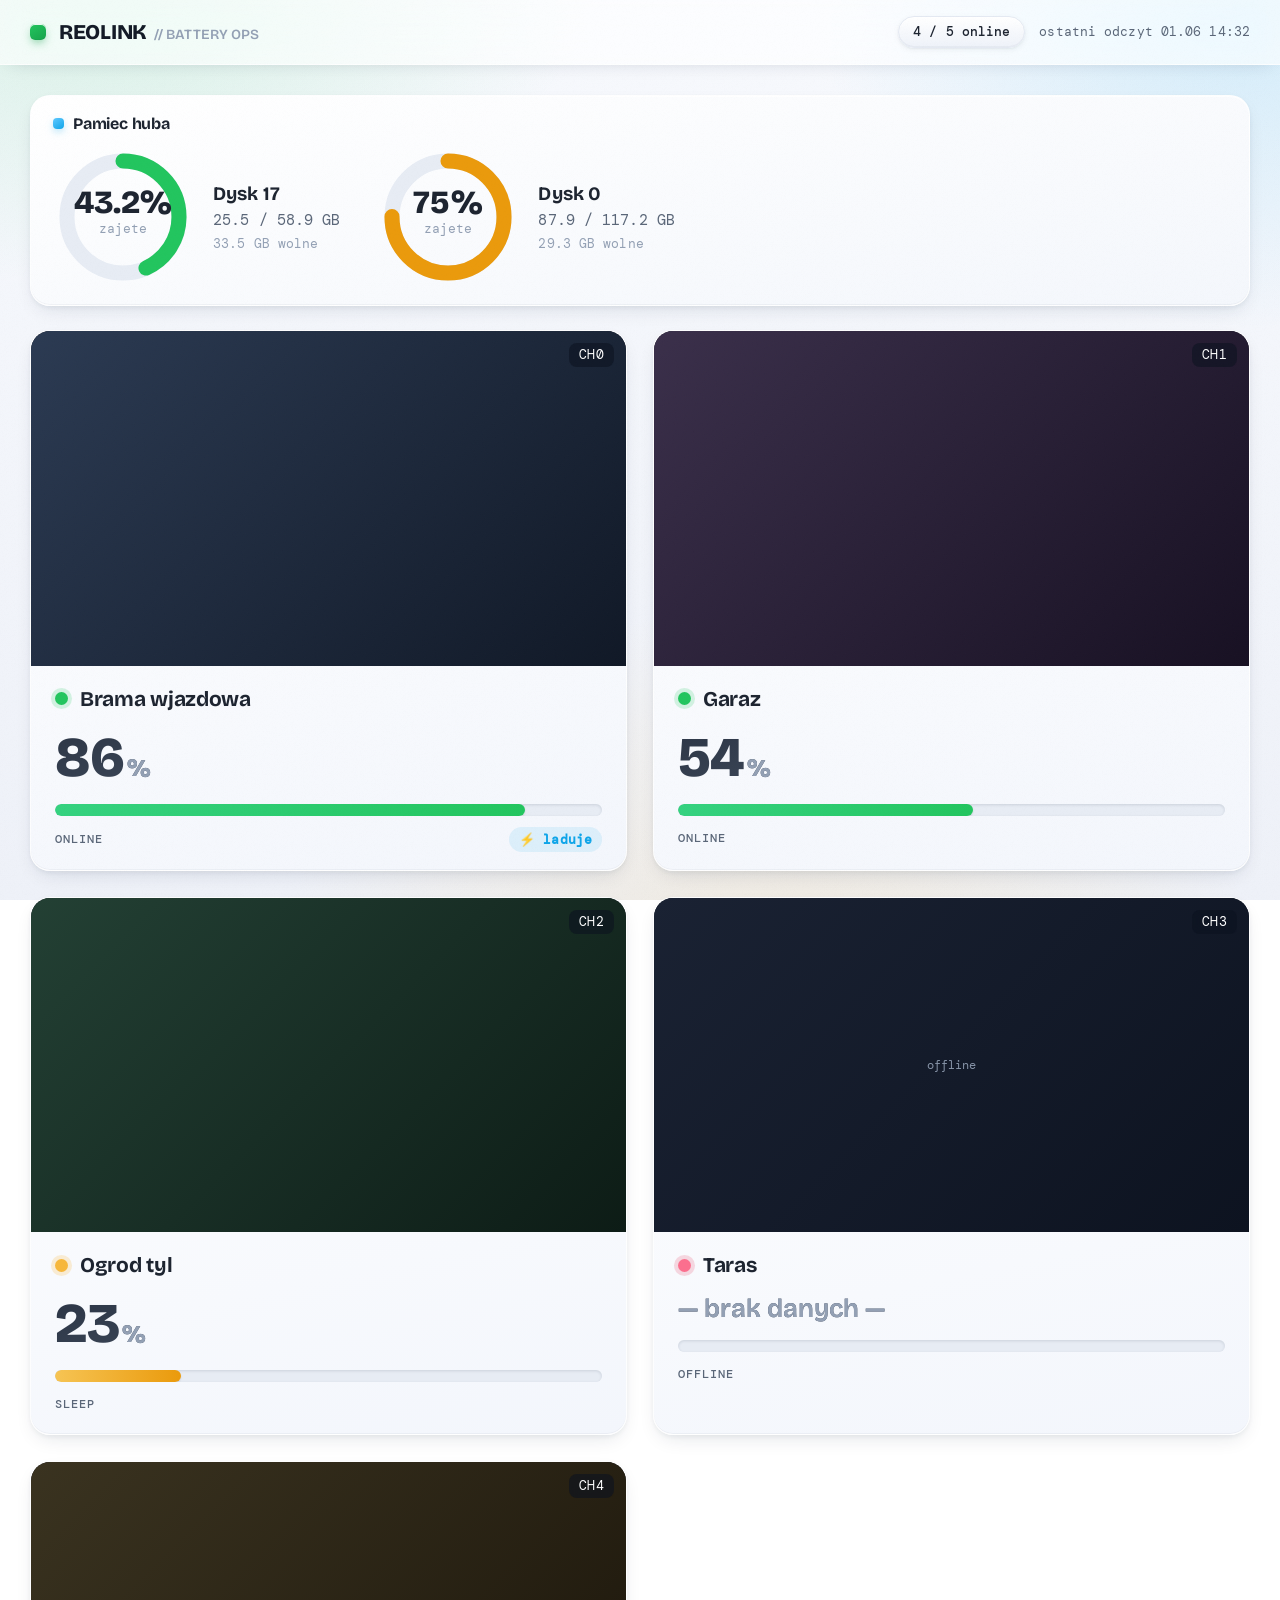
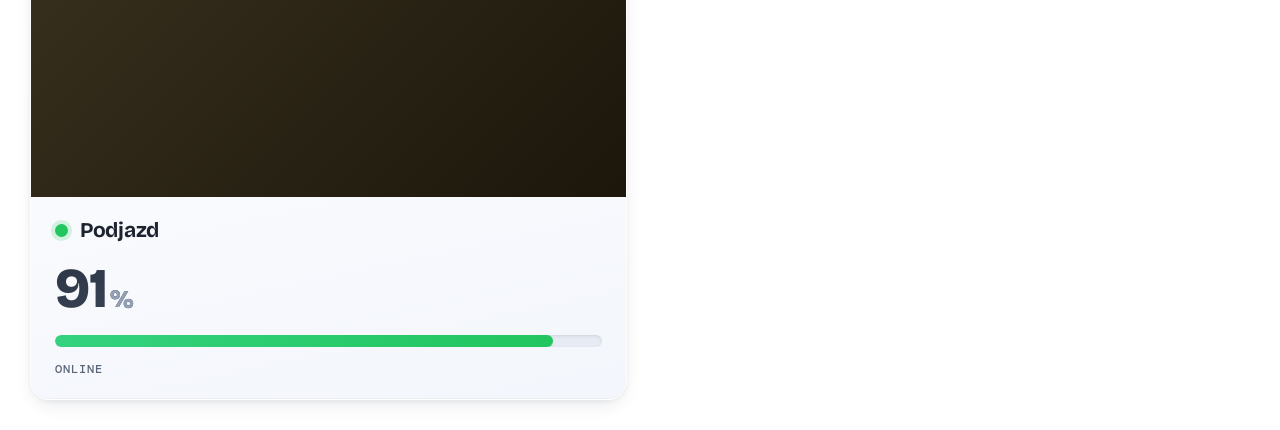
==== docs/index.html @ 58787941 "added docs" ====
<!DOCTYPE html>
<html lang="pl"><head><meta charset="UTF-8">
<meta name="viewport" content="width=device-width, initial-scale=1.0">
<title>Reolink · podglad wygladu</title>
<link rel="preconnect" href="https://fonts.googleapis.com"><link rel="preconnect" href="https://fonts.gstatic.com" crossorigin>
<link href="https://fonts.googleapis.com/css2?family=Bricolage+Grotesque:opsz,wght@12..96,500;12..96,600;12..96,700;12..96,800&family=DM+Mono:wght@400;500&family=DM+Sans:opsz,wght@9..40,400;9..40,500;9..40,600;9..40,700&display=swap" rel="stylesheet">
<style>
:root {
  /* light, dimensional palette */
  --bg-0:      #eef1f8;
  --bg-1:      #f7f9fd;
  --card:      #ffffff;
  --card-top:  #ffffff;
  --card-bot:  #f3f6fc;
  --line:      #e4e9f2;
  --line-soft: #eef2f8;
  --text:      #1d2430;
  --text-mid:  #5a6678;
  --text-dim:  #93a0b4;

  --online:    #16a34a;
  --online-2:  #22c55e;
  --sleep:     #ea9a0c;
  --sleep-2:   #f6b73c;
  --offline:   #e11d48;
  --offline-2: #fb6f8e;
  --charge:    #0ea5e9;

  --accent:    #16a34a;

  /* layered soft shadows = depth, not flat */
  --sh-sm: 0 1px 2px rgba(20,32,56,.06), 0 2px 6px rgba(20,32,56,.05);
  --sh-md: 0 2px 4px rgba(20,32,56,.05), 0 8px 20px -6px rgba(20,32,56,.12);
  --sh-lg: 0 10px 24px -8px rgba(20,32,56,.18), 0 30px 60px -24px rgba(20,32,56,.22);
  --inset: inset 0 1px 0 rgba(255,255,255,.9), inset 0 -1px 0 rgba(20,32,56,.04);

  --disp: "Bricolage Grotesque", sans-serif;
  --mono: "DM Mono", monospace;
  --sans: "DM Sans", sans-serif;
}

* { box-sizing: border-box; margin: 0; padding: 0; }

body {
  color: var(--text);
  font-family: var(--sans);
  min-height: 100vh;
  letter-spacing: .1px;
  background:
    radial-gradient(900px 600px at 8% -5%,  rgba(34,197,94,.16),  transparent 55%),
    radial-gradient(800px 600px at 98% 0%,  rgba(14,165,233,.16), transparent 55%),
    radial-gradient(900px 700px at 60% 110%, rgba(246,183,60,.14), transparent 55%),
    linear-gradient(180deg, var(--bg-1), var(--bg-0));
  background-attachment: fixed;
}

/* very subtle grain for texture (depth, not flat) */
.scanlines {
  position: fixed; inset: 0; pointer-events: none; z-index: 999; opacity: .5;
  background-image: url("data:image/svg+xml,%3Csvg xmlns='http://www.w3.org/2000/svg' width='120' height='120'%3E%3Cfilter id='n'%3E%3CfeTurbulence type='fractalNoise' baseFrequency='.9' numOctaves='2'/%3E%3C/filter%3E%3Crect width='100%25' height='100%25' filter='url(%23n)' opacity='.035'/%3E%3C/svg%3E");
}

/* ---------- topbar (frosted glass) ---------- */
.topbar {
  position: sticky; top: 0; z-index: 50;
  display: flex; justify-content: space-between; align-items: center;
  padding: 16px 30px;
  background: rgba(255,255,255,.66);
  backdrop-filter: blur(16px) saturate(140%);
  -webkit-backdrop-filter: blur(16px) saturate(140%);
  border-bottom: 1px solid rgba(255,255,255,.7);
  box-shadow: 0 4px 20px -10px rgba(20,32,56,.25);
}
.brand { display: flex; align-items: center; gap: 13px; }
.logo-dot {
  width: 16px; height: 16px; border-radius: 5px;
  background: linear-gradient(145deg, var(--online-2), var(--online));
  box-shadow: 0 4px 10px -2px rgba(22,163,74,.55), var(--inset);
  animation: pulse 2.6s ease-in-out infinite;
}
@keyframes pulse { 50% { transform: scale(.86); opacity: .8; } }
.topbar h1 {
  font-family: var(--disp); font-weight: 800; font-size: 21px;
  letter-spacing: -.3px; color: #131a26;
}
.topbar h1 .thin { color: var(--text-dim); font-weight: 600; margin-left: 7px; font-size: 14px; letter-spacing: 0; }
.meta { display: flex; align-items: center; gap: 14px; font-family: var(--mono); font-size: 12.5px; }
.pill {
  padding: 7px 14px; border-radius: 999px; color: var(--text);
  background: linear-gradient(180deg, #fff, #eef2f9);
  border: 1px solid var(--line);
  box-shadow: var(--sh-sm), var(--inset);
  font-weight: 500;
}
.updated { color: var(--text-mid); }

/* ---------- grid / matrix ---------- */
main { padding: 30px; }
.grid {
  display: grid;
  grid-template-columns: repeat(auto-fill, minmax(480px, 1fr));
  gap: 26px;
  max-width: 1340px; margin: 0 auto;
}
.empty { text-align: center; color: var(--text-dim); margin-top: 70px; font-family: var(--mono); }

.tile {
  position: relative; overflow: hidden;
  border-radius: 20px;
  background: linear-gradient(168deg, var(--card-top), var(--card-bot));
  border: 1px solid rgba(255,255,255,.8);
  box-shadow: var(--sh-md), var(--inset);
  cursor: pointer;
  transition: transform .18s cubic-bezier(.2,.7,.3,1), box-shadow .18s ease;
}
.tile:hover { transform: translateY(-5px) scale(1.012); box-shadow: var(--sh-lg), var(--inset); }

.thumb {
  position: relative; aspect-ratio: 16/9; background: #0d1320; overflow: hidden;
}
.thumb img { width: 100%; height: 100%; object-fit: cover; opacity: 0; transition: opacity .35s ease; }
.thumb img.ok { opacity: 1; }
.thumb-fallback {
  position: absolute; inset: 0; display: flex; align-items: center; justify-content: center;
  color: #8794a8; font-family: var(--mono); font-size: 11.5px;
  background: linear-gradient(135deg,#1a2233,#0d1320);
}
.thumb img.ok + .thumb-fallback { display: none; }
.thumb.noimg .thumb-fallback { display: flex; }
.ch-chip {
  position: absolute; top: 12px; right: 12px; z-index: 2;
  font-family: var(--mono); font-size: 12.5px; color: #fff;
  background: rgba(13,19,32,.6); backdrop-filter: blur(4px);
  padding: 4px 10px; border-radius: 8px; letter-spacing: .5px;
}
.tile-body { padding: 20px 24px 22px; position: relative; }
.tile-head { display: flex; align-items: center; gap: 12px; margin-bottom: 18px; position: relative; }
.dot { width: 13px; height: 13px; border-radius: 50%; flex: none; position: relative; }
.dot::after { content:""; position:absolute; inset:-4px; border-radius:50%; opacity:.35; }
.dot.online  { background: var(--online-2);  box-shadow: 0 0 0 4px rgba(34,197,94,.18); }
.dot.sleep   { background: var(--sleep-2);   box-shadow: 0 0 0 4px rgba(246,183,60,.22); }
.dot.offline { background: var(--offline-2); box-shadow: 0 0 0 4px rgba(225,29,72,.16); }
.tile-name { font-family: var(--disp); font-weight: 700; font-size: 21px; letter-spacing: -.3px; }

.batt-big {
  font-family: var(--disp); font-size: 56px; font-weight: 800; line-height: 1;
  letter-spacing: -1.5px;
  background: linear-gradient(160deg, #2b3545, #586375);
  -webkit-background-clip: text; background-clip: text; color: transparent;
}
.batt-big .unit { font-size: 24px; color: var(--text-dim); margin-left: 4px; -webkit-text-fill-color: var(--text-dim); }
.batt-big.na { font-size: 26px; font-weight: 600; -webkit-text-fill-color: var(--text-dim); color: var(--text-dim); letter-spacing: 0; }

.bar {
  height: 12px; border-radius: 7px; margin: 18px 0 14px; overflow: hidden;
  background: #e7ecf4; box-shadow: inset 0 1px 3px rgba(20,32,56,.12);
}
.bar > span { display: block; height: 100%; border-radius: 6px; transition: width .5s cubic-bezier(.2,.7,.3,1); box-shadow: 0 1px 2px rgba(0,0,0,.12); }
.bar > span.hi  { background: linear-gradient(90deg, #34d27f, var(--online-2)); }
.bar > span.mid { background: linear-gradient(90deg, #f6c454, var(--sleep)); }
.bar > span.lo  { background: linear-gradient(90deg, #fb7d97, var(--offline)); }

.tile-foot { display: flex; justify-content: space-between; align-items: center; font-family: var(--mono); font-size: 14px; color: var(--text-mid); }
.state-mini { text-transform: uppercase; letter-spacing: 1px; font-size: 12px; font-weight: 500; }
.charging {
  color: var(--charge); font-weight: 600; font-size: 13px;
  background: rgba(14,165,233,.1); padding: 4px 10px; border-radius: 999px;
}

/* ---------- modal ---------- */
.modal {
  position: fixed; inset: 0; z-index: 500;
  background: rgba(120,134,160,.32); backdrop-filter: blur(6px);
  display: flex; align-items: center; justify-content: center; padding: 24px;
  animation: fade .2s ease;
}
@keyframes fade { from { opacity: 0; } }
.modal.hidden { display: none; }
.modal-card {
  width: min(980px, 96vw); max-height: 92vh; overflow: auto;
  background: linear-gradient(180deg, #ffffff, #f6f8fd);
  border: 1px solid rgba(255,255,255,.9);
  border-radius: 24px;
  padding: 26px 28px; position: relative;
  box-shadow: var(--sh-lg);
  animation: rise .25s cubic-bezier(.2,.7,.3,1);
}
@keyframes rise { from { transform: translateY(14px) scale(.985); opacity: 0; } }
.close {
  position: absolute; top: 18px; right: 18px;
  background: linear-gradient(180deg,#fff,#eef2f9); border: 1px solid var(--line);
  color: var(--text-mid); width: 36px; height: 36px; border-radius: 11px; cursor: pointer;
  font-size: 14px; box-shadow: var(--sh-sm), var(--inset); transition: .15s;
}
.close:hover { color: var(--offline); border-color: var(--offline-2); transform: rotate(90deg); }
.modal-head { display: flex; align-items: center; gap: 14px; margin-bottom: 22px; }
.modal-head h2 { font-family: var(--disp); font-size: 25px; font-weight: 800; letter-spacing: -.5px; }
.state-tag {
  font-family: var(--mono); font-size: 11.5px; padding: 5px 11px; border-radius: 999px;
  text-transform: uppercase; letter-spacing: 1px; font-weight: 500;
  border: 1px solid transparent;
}
.state-tag.online  { background: rgba(34,197,94,.12);  color: var(--online);  border-color: rgba(34,197,94,.3); }
.state-tag.sleep   { background: rgba(246,183,60,.16); color: #b9790a;        border-color: rgba(246,183,60,.4); }
.state-tag.offline { background: rgba(225,29,72,.1);   color: var(--offline); border-color: rgba(225,29,72,.28); }

.modal-body { display: grid; grid-template-columns: 330px 1fr; gap: 26px; }
@media (max-width: 720px){ .modal-body { grid-template-columns: 1fr; } }

.snap-wrap {
  position: relative; aspect-ratio: 16/9; border-radius: 16px; overflow: hidden;
  background: #0c1118; margin-bottom: 18px;
  box-shadow: var(--sh-md), inset 0 0 0 1px rgba(255,255,255,.5);
}
.snap-wrap video { width: 100%; height: 100%; object-fit: cover; display: none; background: #000; }
.live-badge {
  position: absolute; top: 10px; left: 10px; display: none; align-items: center; gap: 5px;
  font-family: var(--mono); font-size: 10.5px; letter-spacing: 1px; color: #fff;
  background: rgba(225,29,72,.85); padding: 4px 9px; border-radius: 999px;
}
.snap-fallback {
  position: absolute; inset: 0; display: flex; align-items: center; justify-content: center;
  color: #9aa6ba; font-family: var(--mono); font-size: 12px;
  background: linear-gradient(135deg,#1a2130,#0c1118);
}

.stats { display: grid; grid-template-columns: 1fr 1fr; gap: 12px; }
.stat {
  background: linear-gradient(170deg,#fff,#f1f5fb);
  border: 1px solid var(--line-soft);
  border-radius: 14px; padding: 12px 13px;
  box-shadow: var(--sh-sm), var(--inset);
}
.stat label { display: block; font-size: 10.5px; color: var(--text-dim); text-transform: uppercase; letter-spacing: 1px; margin-bottom: 5px; font-family: var(--mono); }
.stat b { font-family: var(--disp); font-size: 18px; font-weight: 700; letter-spacing: -.3px; }
.mono-sm { font-family: var(--mono) !important; font-size: 12.5px !important; font-weight: 500 !important; word-break: break-all; letter-spacing: 0; }

.chart-head { display: flex; justify-content: space-between; align-items: center; margin-bottom: 12px; font-family: var(--disp); font-weight: 700; letter-spacing: -.2px; font-size: 16px; }
.range-buttons { display: flex; gap: 6px; }
.range-buttons button {
  font-family: var(--mono); font-size: 12px;
  background: linear-gradient(180deg,#fff,#eef2f9); border: 1px solid var(--line);
  color: var(--text-mid); padding: 6px 11px; border-radius: 9px; cursor: pointer;
  box-shadow: var(--sh-sm); transition: .15s;
}
.range-buttons button:hover { color: var(--text); }
.range-buttons button.active {
  color: #fff; border-color: transparent; font-weight: 500;
  background: linear-gradient(160deg, var(--online-2), var(--online));
  box-shadow: 0 4px 12px -3px rgba(22,163,74,.5);
}
.chart-wrap {
  height: 330px; padding: 16px 12px 6px; border-radius: 16px;
  background: linear-gradient(170deg,#fff,#f4f7fc);
  border: 1px solid var(--line-soft); box-shadow: var(--sh-sm), var(--inset);
}
.chart-note { font-family: var(--mono); font-size: 11px; color: var(--text-dim); margin-top: 12px; }

/* ---------- storage / disks ---------- */
.storage {
  max-width: 1340px; margin: 0 auto 24px;
  background: linear-gradient(170deg,#fff,#f4f7fc);
  border: 1px solid rgba(255,255,255,.85);
  border-radius: 20px; padding: 18px 22px;
  box-shadow: var(--sh-md), var(--inset);
}
.storage.hidden { display: none; }
.storage-head {
  display: flex; align-items: center; gap: 9px;
  font-family: var(--disp); font-weight: 700; font-size: 16px; letter-spacing: -.2px;
  margin-bottom: 14px;
}
.dot-sq { width: 11px; height: 11px; border-radius: 4px; background: linear-gradient(145deg,#5ec8ff,var(--charge)); box-shadow: 0 3px 8px -2px rgba(14,165,233,.6); }
.disks { display: flex; flex-wrap: wrap; gap: 38px; }
.disk { display: flex; align-items: center; gap: 20px; }
.donut { width: 140px; height: 140px; flex: none; }
.donut-pct { font-family: var(--disp); font-weight: 800; font-size: 30px; fill: var(--text); }
.donut-sub { font-family: var(--mono); font-size: 12px; fill: var(--text-dim); }
.disk-info { display: flex; flex-direction: column; gap: 5px; }
.disk-info b { font-family: var(--disp); font-weight: 700; font-size: 19px; }
.disk-info span { font-family: var(--mono); font-size: 15px; color: var(--text-mid); }
.disk-info .disk-free { color: var(--text-dim); font-size: 13px; }

/* ---------- powiekszanie podgladu wideo ---------- */
.expand-btn {
  position: absolute; top: 10px; right: 10px; z-index: 3;
  width: 36px; height: 36px; border-radius: 10px; cursor: pointer;
  display: flex; align-items: center; justify-content: center;
  font-size: 18px; line-height: 1; color: #fff;
  background: rgba(13,19,32,.55); border: 1px solid rgba(255,255,255,.25);
  backdrop-filter: blur(6px); transition: .15s;
}
.expand-btn:hover { background: rgba(13,19,32,.8); transform: scale(1.06); }
.snap-wrap:fullscreen,
.snap-wrap:-webkit-full-screen {
  aspect-ratio: auto; width: 100vw; height: 100vh; border-radius: 0; box-shadow: none;
}
.snap-wrap:fullscreen video,
.snap-wrap:-webkit-full-screen video { display: block !important; object-fit: contain; }
.snap-wrap:fullscreen .expand-btn { top: 18px; right: 18px; }

.ph0{background:linear-gradient(135deg,#2b3a52,#101826)}
.ph1{background:linear-gradient(135deg,#3a2f4a,#171022)}
.ph2{background:linear-gradient(135deg,#234034,#0d1c16)}
.ph4{background:linear-gradient(135deg,#3a3320,#1c160b)}
.phv{background:linear-gradient(135deg,#243b52,#0c1622)}
</style></head>
<body>
<div class="scanlines"></div>
<header class="topbar">
  <div class="brand"><span class="logo-dot"></span><h1>REOLINK<span class="thin">// BATTERY OPS</span></h1></div>
  <div class="meta"><span class="pill">4 / 5 online</span><span class="updated">ostatni odczyt 01.06 14:32</span></div>
</header>
<main>
  <section class="storage">
    <div class="storage-head"><span class="dot-sq"></span>Pamiec huba</div>
    <div class="disks" id="disks"></div>
  </section>
  <div class="grid" id="grid"></div>
</main>

<div id="modal" class="modal hidden"><div class="modal-card">
  <button class="close" onclick="document.getElementById('modal').classList.add('hidden')">&#10005;</button>
  <div class="modal-head"><h2>Brama wjazdowa</h2><span class="state-tag online">ONLINE</span></div>
  <div class="modal-body">
    <div class="left-col">
      <div class="snap-wrap"><div class="phv" style="position:absolute;inset:0"></div>
        <div class="snap-fallback" style="background:transparent;color:#cfe0f5">&#9654; podglad wideo na zywo (FLV)</div>
        <span class="live-badge" style="display:inline-flex">&#9679; LIVE</span>
        <button class="expand-btn" title="Powieksz (pelny ekran)">&#10530;</button></div>
      <div class="stats">
        <div class="stat"><label>Bateria</label><b>86 %</b></div>
        <div class="stat"><label>Ladowanie</label><b style="color:#0ea5e9">&#9889; ladowanie</b></div>
        <div class="stat"><label>Napiecie</label><b>4.05 V</b></div>
        <div class="stat"><label>Temperatura</label><b>24 &deg;C</b></div>
        <div class="stat"><label>Low power</label><b>nie</b></div>
        <div class="stat"><label>UID</label><b class="mono-sm">9527040012345678</b></div>
        <div class="stat"><label>Kanal</label><b>CH0</b></div>
      </div>
    </div>
    <div class="right-col">
      <div class="chart-head"><span>Bateria i ladowanie</span>
        <div class="range-buttons"><button>6h</button><button class="active">24h</button><button>72h</button><button>7d</button></div></div>
      <div class="chart-wrap"><svg viewBox="0 0 600 300" preserveAspectRatio="none" id="spark" style="width:100%;height:100%"></svg></div>
      <p class="chart-note">Niebieskie pasy = okresy, w ktorych bateria byla ladowana.</p>
    </div>
  </div>
</div></div>

<script>
const cams=[
 {n:"Brama wjazdowa",ch:0,st:"online",p:86,charge:true,img:1},
 {n:"Garaz",ch:1,st:"online",p:54,charge:false,img:1},
 {n:"Ogrod tyl",ch:2,st:"sleep",p:23,charge:false,img:1},
 {n:"Taras",ch:3,st:"offline",p:null,charge:false,img:0},
 {n:"Podjazd",ch:4,st:"online",p:91,charge:false,img:1},
];
const lbl={online:"ONLINE",sleep:"SLEEP",offline:"OFFLINE"};
const bc=p=>p==null?"lo":p>=50?"hi":p>=20?"mid":"lo";
const g=document.getElementById("grid");
for(const c of cams){
 const t=document.createElement("div");t.className="tile";
 t.onclick=()=>document.getElementById("modal").classList.remove("hidden");
 const thumb=c.img?`<div class="ph${c.ch}" style="position:absolute;inset:0"></div>`:`<div class="thumb-fallback">offline</div>`;
 t.innerHTML=`<div class="thumb">${thumb}<span class="ch-chip">CH${c.ch}</span></div>
   <div class="tile-body"><div class="tile-head"><span class="dot ${c.st}"></span><span class="tile-name">${c.n}</span></div>`+
   (c.p!=null?`<div class="batt-big">${c.p}<span class="unit">%</span></div><div class="bar"><span class="${bc(c.p)}" style="width:${c.p}%"></span></div>`
             :`<div class="batt-big na">— brak danych —</div><div class="bar"><span class="lo" style="width:0%"></span></div>`)+
   `<div class="tile-foot"><span class="state-mini">${lbl[c.st]}</span><span>${c.charge?'<span class="charging">&#9889; laduje</span>':''}</span></div></div>`;
 g.appendChild(t);
}
const disks=[{number:17,cap:60341,free:34279},{number:0,cap:120000,free:30000}];
function donut(pct){const R=52,C=2*Math.PI*R,off=C*(1-pct/100);
 const col=pct>=90?'#e11d48':pct>=70?'#ea9a0c':'#22c55e';
 return `<svg viewBox="0 0 130 130" class="donut"><circle cx="65" cy="65" r="${R}" fill="none" stroke="#e7ecf4" stroke-width="14"/>
 <circle cx="65" cy="65" r="${R}" fill="none" stroke="${col}" stroke-width="14" stroke-linecap="round" stroke-dasharray="${C.toFixed(1)}" stroke-dashoffset="${off.toFixed(1)}" transform="rotate(-90 65 65)"/>
 <text x="65" y="61" text-anchor="middle" class="donut-pct">${pct}%</text><text x="65" y="80" text-anchor="middle" class="donut-sub">zajete</text></svg>`;}
document.getElementById("disks").innerHTML=disks.map(d=>{const used=d.cap-d.free,pct=Math.round(used/d.cap*1000)/10;
 return `<div class="disk">${donut(pct)}<div class="disk-info"><b>Dysk ${d.number}</b><span>${(used/1024).toFixed(1)} / ${(d.cap/1024).toFixed(1)} GB</span><span class="disk-free">${(d.free/1024).toFixed(1)} GB wolne</span></div></div>`;}).join("");
const pts=[78,75,72,69,67,64,62,66,74,82,88,90,89,87,86],chg=[0,0,0,0,0,0,0,1,1,1,1,0,0,0,0];
const W=600,H=300,n=pts.length,sx=W/(n-1),y=v=>H-(v/100)*H;let bands="",path="",i=0;
while(i<n){if(chg[i]){let j=i;while(j<n&&chg[j])j++;bands+=`<rect x="${i*sx}" y="0" width="${(j-1-i)*sx||4}" height="${H}" fill="rgba(14,165,233,0.12)"/>`;i=j;}else i++;}
pts.forEach((v,k)=>path+=(k?"L":"M")+(k*sx).toFixed(1)+" "+y(v).toFixed(1)+" ");
document.getElementById("spark").innerHTML=bands+`<path d="${path}L ${W} ${H} L 0 ${H} Z" fill="rgba(34,197,94,0.12)"/><path d="${path}" fill="none" stroke="#16a34a" stroke-width="3" stroke-linejoin="round"/>`;
</script>
</body></html>
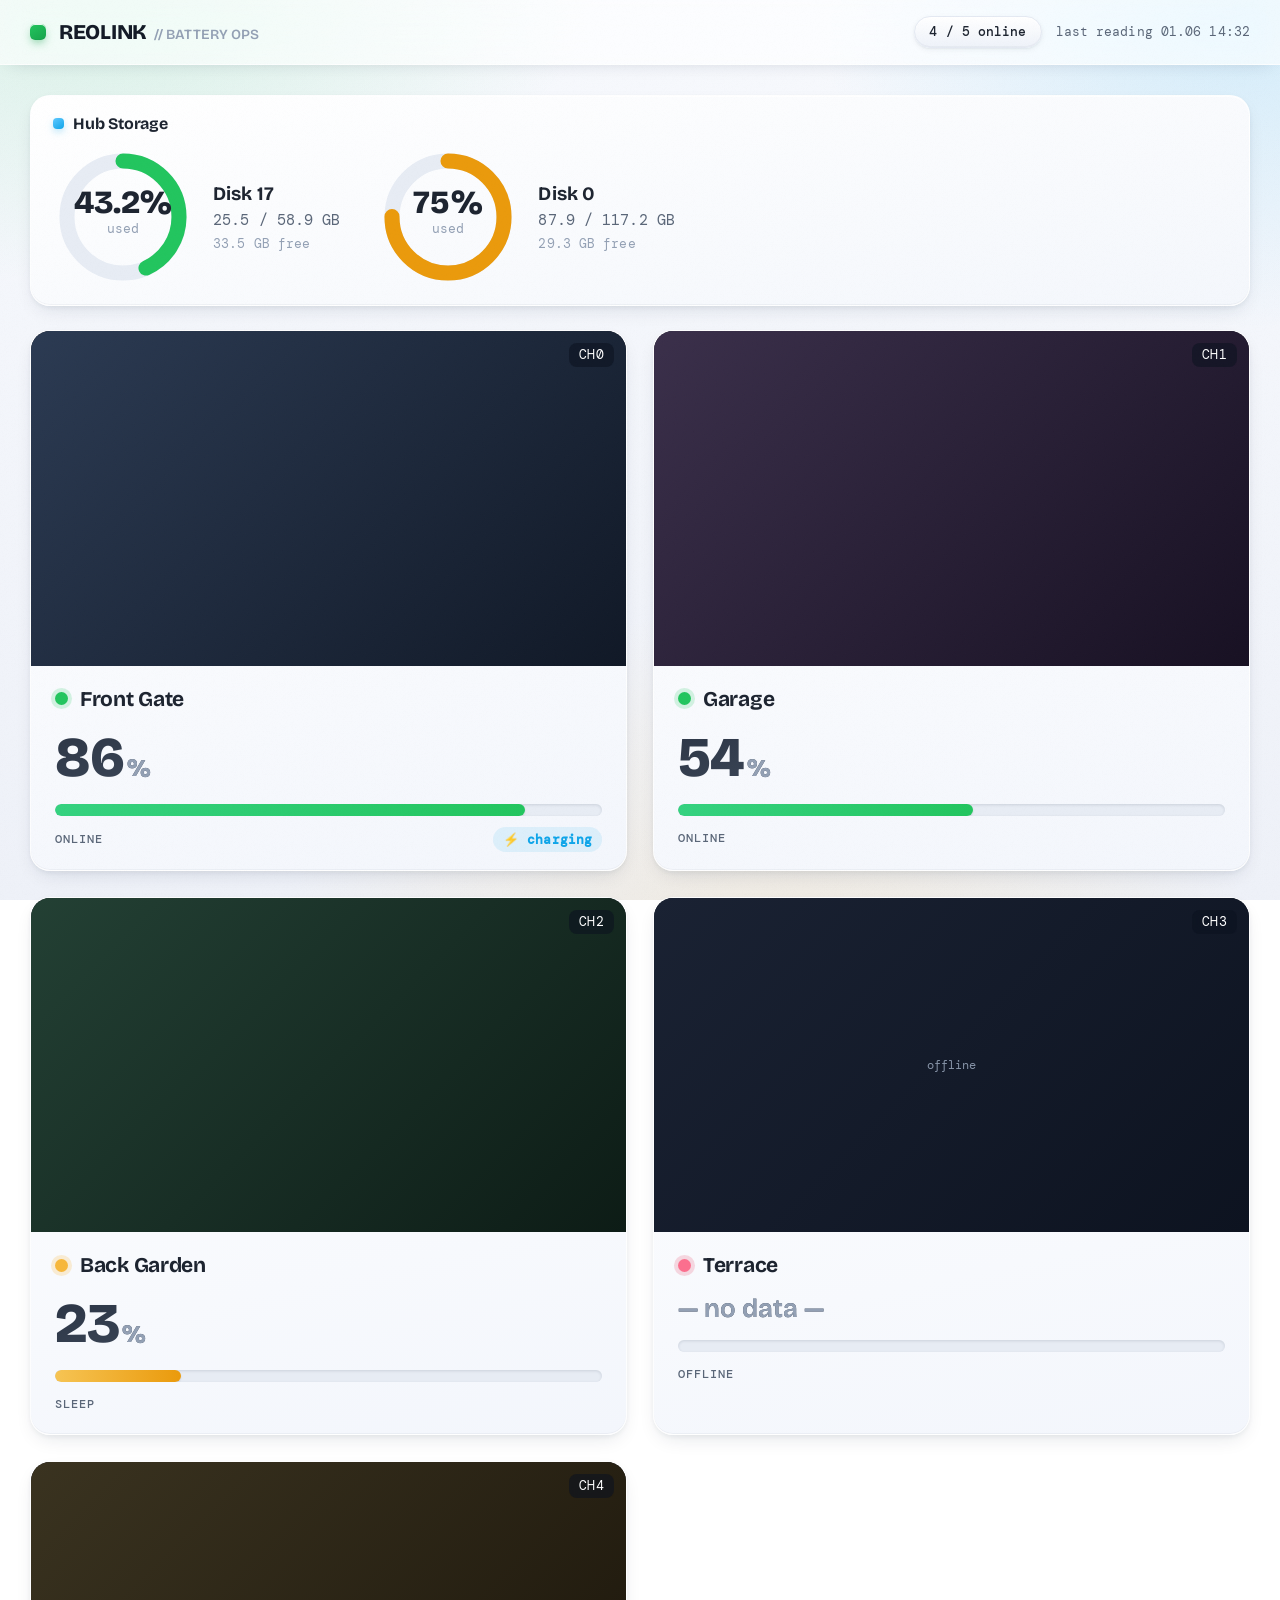
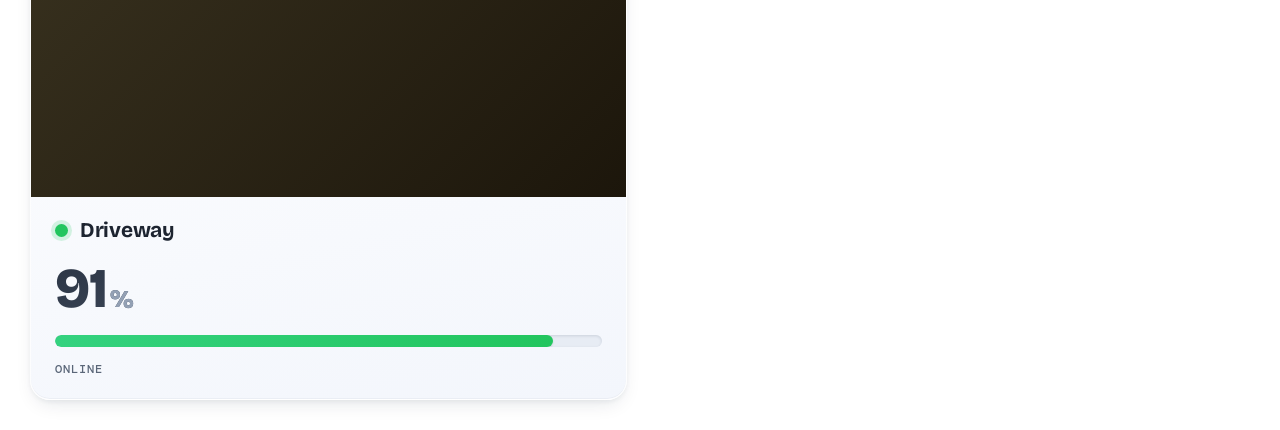
==== commit 1766b459: "language change" ====
--- a/docs/index.html
+++ b/docs/index.html
@@ -1,7 +1,7 @@
 <!DOCTYPE html>
-<html lang="pl"><head><meta charset="UTF-8">
+<html lang="en"><head><meta charset="UTF-8">
 <meta name="viewport" content="width=device-width, initial-scale=1.0">
-<title>Reolink · podglad wygladu</title>
+<title>Reolink · UI Preview</title>
 <link rel="preconnect" href="https://fonts.googleapis.com"><link rel="preconnect" href="https://fonts.gstatic.com" crossorigin>
 <link href="https://fonts.googleapis.com/css2?family=Bricolage+Grotesque:opsz,wght@12..96,500;12..96,600;12..96,700;12..96,800&family=DM+Mono:wght@400;500&family=DM+Sans:opsz,wght@9..40,400;9..40,500;9..40,600;9..40,700&display=swap" rel="stylesheet">
 <style>
@@ -281,7 +281,7 @@
 .disk-info span { font-family: var(--mono); font-size: 15px; color: var(--text-mid); }
 .disk-info .disk-free { color: var(--text-dim); font-size: 13px; }
 
-/* ---------- powiekszanie podgladu wideo ---------- */
+/* ---------- video fullscreen toggle ---------- */
 .expand-btn {
   position: absolute; top: 10px; right: 10px; z-index: 3;
   width: 36px; height: 36px; border-radius: 10px; cursor: pointer;
@@ -309,11 +309,11 @@
 <div class="scanlines"></div>
 <header class="topbar">
   <div class="brand"><span class="logo-dot"></span><h1>REOLINK<span class="thin">// BATTERY OPS</span></h1></div>
-  <div class="meta"><span class="pill">4 / 5 online</span><span class="updated">ostatni odczyt 01.06 14:32</span></div>
+  <div class="meta"><span class="pill">4 / 5 online</span><span class="updated">last reading 01.06 14:32</span></div>
 </header>
 <main>
   <section class="storage">
-    <div class="storage-head"><span class="dot-sq"></span>Pamiec huba</div>
+    <div class="storage-head"><span class="dot-sq"></span>Hub Storage</div>
     <div class="disks" id="disks"></div>
   </section>
   <div class="grid" id="grid"></div>
@@ -321,39 +321,39 @@
 
 <div id="modal" class="modal hidden"><div class="modal-card">
   <button class="close" onclick="document.getElementById('modal').classList.add('hidden')">&#10005;</button>
-  <div class="modal-head"><h2>Brama wjazdowa</h2><span class="state-tag online">ONLINE</span></div>
+  <div class="modal-head"><h2>Front Gate</h2><span class="state-tag online">ONLINE</span></div>
   <div class="modal-body">
     <div class="left-col">
       <div class="snap-wrap"><div class="phv" style="position:absolute;inset:0"></div>
-        <div class="snap-fallback" style="background:transparent;color:#cfe0f5">&#9654; podglad wideo na zywo (FLV)</div>
+        <div class="snap-fallback" style="background:transparent;color:#cfe0f5">&#9654; live video preview (FLV)</div>
         <span class="live-badge" style="display:inline-flex">&#9679; LIVE</span>
-        <button class="expand-btn" title="Powieksz (pelny ekran)">&#10530;</button></div>
+        <button class="expand-btn" title="Expand (fullscreen)">&#10530;</button></div>
       <div class="stats">
-        <div class="stat"><label>Bateria</label><b>86 %</b></div>
-        <div class="stat"><label>Ladowanie</label><b style="color:#0ea5e9">&#9889; ladowanie</b></div>
-        <div class="stat"><label>Napiecie</label><b>4.05 V</b></div>
-        <div class="stat"><label>Temperatura</label><b>24 &deg;C</b></div>
-        <div class="stat"><label>Low power</label><b>nie</b></div>
+        <div class="stat"><label>Battery</label><b>86 %</b></div>
+        <div class="stat"><label>Charging</label><b style="color:#0ea5e9">&#9889; charging</b></div>
+        <div class="stat"><label>Voltage</label><b>4.05 V</b></div>
+        <div class="stat"><label>Temperature</label><b>24 &deg;C</b></div>
+        <div class="stat"><label>Low power</label><b>no</b></div>
         <div class="stat"><label>UID</label><b class="mono-sm">9527040012345678</b></div>
-        <div class="stat"><label>Kanal</label><b>CH0</b></div>
+        <div class="stat"><label>Channel</label><b>CH0</b></div>
       </div>
     </div>
     <div class="right-col">
-      <div class="chart-head"><span>Bateria i ladowanie</span>
+      <div class="chart-head"><span>Battery &amp; charging</span>
         <div class="range-buttons"><button>6h</button><button class="active">24h</button><button>72h</button><button>7d</button></div></div>
       <div class="chart-wrap"><svg viewBox="0 0 600 300" preserveAspectRatio="none" id="spark" style="width:100%;height:100%"></svg></div>
-      <p class="chart-note">Niebieskie pasy = okresy, w ktorych bateria byla ladowana.</p>
+      <p class="chart-note">Blue bands = periods when the camera was charging.</p>
     </div>
   </div>
 </div></div>
 
 <script>
 const cams=[
- {n:"Brama wjazdowa",ch:0,st:"online",p:86,charge:true,img:1},
- {n:"Garaz",ch:1,st:"online",p:54,charge:false,img:1},
- {n:"Ogrod tyl",ch:2,st:"sleep",p:23,charge:false,img:1},
- {n:"Taras",ch:3,st:"offline",p:null,charge:false,img:0},
- {n:"Podjazd",ch:4,st:"online",p:91,charge:false,img:1},
+ {n:"Front Gate",ch:0,st:"online",p:86,charge:true,img:1},
+ {n:"Garage",ch:1,st:"online",p:54,charge:false,img:1},
+ {n:"Back Garden",ch:2,st:"sleep",p:23,charge:false,img:1},
+ {n:"Terrace",ch:3,st:"offline",p:null,charge:false,img:0},
+ {n:"Driveway",ch:4,st:"online",p:91,charge:false,img:1},
 ];
 const lbl={online:"ONLINE",sleep:"SLEEP",offline:"OFFLINE"};
 const bc=p=>p==null?"lo":p>=50?"hi":p>=20?"mid":"lo";
@@ -365,8 +365,8 @@
  t.innerHTML=`<div class="thumb">${thumb}<span class="ch-chip">CH${c.ch}</span></div>
    <div class="tile-body"><div class="tile-head"><span class="dot ${c.st}"></span><span class="tile-name">${c.n}</span></div>`+
    (c.p!=null?`<div class="batt-big">${c.p}<span class="unit">%</span></div><div class="bar"><span class="${bc(c.p)}" style="width:${c.p}%"></span></div>`
-             :`<div class="batt-big na">— brak danych —</div><div class="bar"><span class="lo" style="width:0%"></span></div>`)+
-   `<div class="tile-foot"><span class="state-mini">${lbl[c.st]}</span><span>${c.charge?'<span class="charging">&#9889; laduje</span>':''}</span></div></div>`;
+             :`<div class="batt-big na">— no data —</div><div class="bar"><span class="lo" style="width:0%"></span></div>`)+
+   `<div class="tile-foot"><span class="state-mini">${lbl[c.st]}</span><span>${c.charge?'<span class="charging">&#9889; charging</span>':''}</span></div></div>`;
  g.appendChild(t);
 }
 const disks=[{number:17,cap:60341,free:34279},{number:0,cap:120000,free:30000}];
@@ -374,9 +374,9 @@
  const col=pct>=90?'#e11d48':pct>=70?'#ea9a0c':'#22c55e';
  return `<svg viewBox="0 0 130 130" class="donut"><circle cx="65" cy="65" r="${R}" fill="none" stroke="#e7ecf4" stroke-width="14"/>
  <circle cx="65" cy="65" r="${R}" fill="none" stroke="${col}" stroke-width="14" stroke-linecap="round" stroke-dasharray="${C.toFixed(1)}" stroke-dashoffset="${off.toFixed(1)}" transform="rotate(-90 65 65)"/>
- <text x="65" y="61" text-anchor="middle" class="donut-pct">${pct}%</text><text x="65" y="80" text-anchor="middle" class="donut-sub">zajete</text></svg>`;}
+ <text x="65" y="61" text-anchor="middle" class="donut-pct">${pct}%</text><text x="65" y="80" text-anchor="middle" class="donut-sub">used</text></svg>`;}
 document.getElementById("disks").innerHTML=disks.map(d=>{const used=d.cap-d.free,pct=Math.round(used/d.cap*1000)/10;
- return `<div class="disk">${donut(pct)}<div class="disk-info"><b>Dysk ${d.number}</b><span>${(used/1024).toFixed(1)} / ${(d.cap/1024).toFixed(1)} GB</span><span class="disk-free">${(d.free/1024).toFixed(1)} GB wolne</span></div></div>`;}).join("");
+ return `<div class="disk">${donut(pct)}<div class="disk-info"><b>Disk ${d.number}</b><span>${(used/1024).toFixed(1)} / ${(d.cap/1024).toFixed(1)} GB</span><span class="disk-free">${(d.free/1024).toFixed(1)} GB free</span></div></div>`;}).join("");
 const pts=[78,75,72,69,67,64,62,66,74,82,88,90,89,87,86],chg=[0,0,0,0,0,0,0,1,1,1,1,0,0,0,0];
 const W=600,H=300,n=pts.length,sx=W/(n-1),y=v=>H-(v/100)*H;let bands="",path="",i=0;
 while(i<n){if(chg[i]){let j=i;while(j<n&&chg[j])j++;bands+=`<rect x="${i*sx}" y="0" width="${(j-1-i)*sx||4}" height="${H}" fill="rgba(14,165,233,0.12)"/>`;i=j;}else i++;}
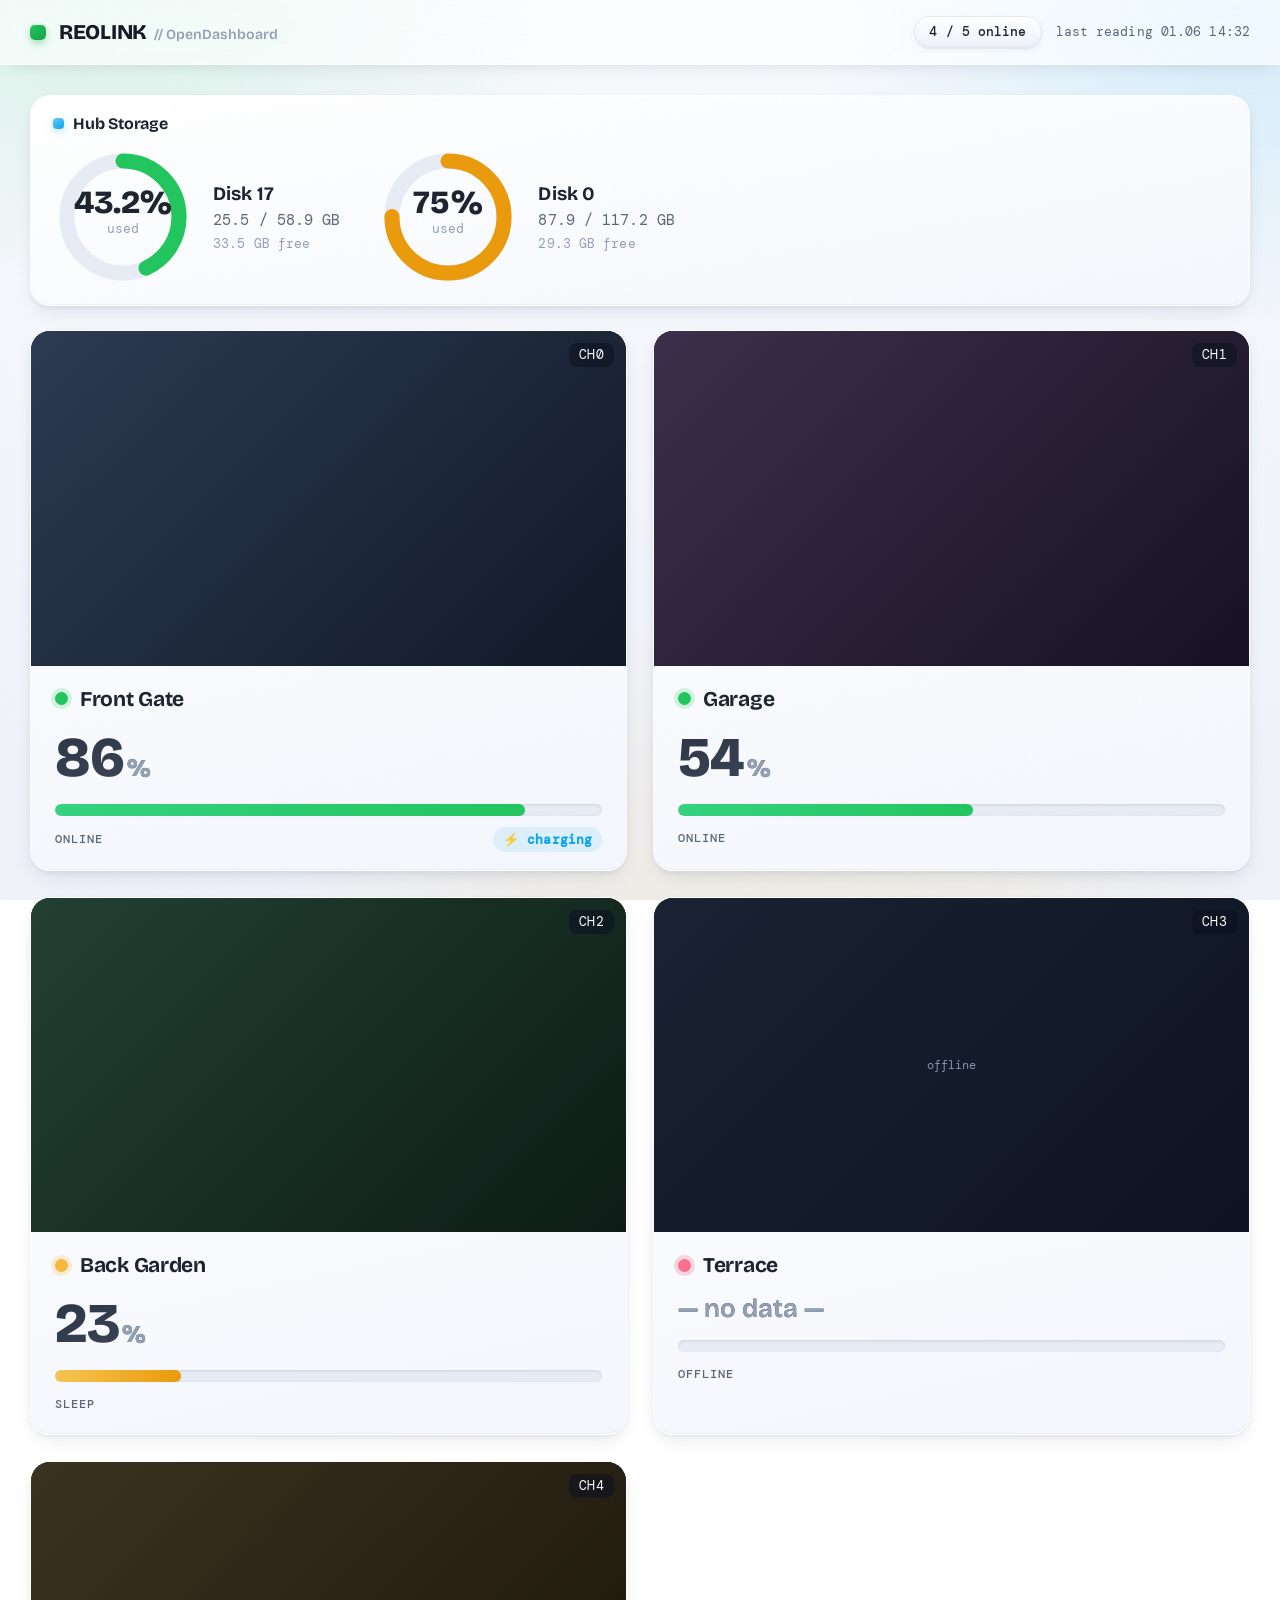
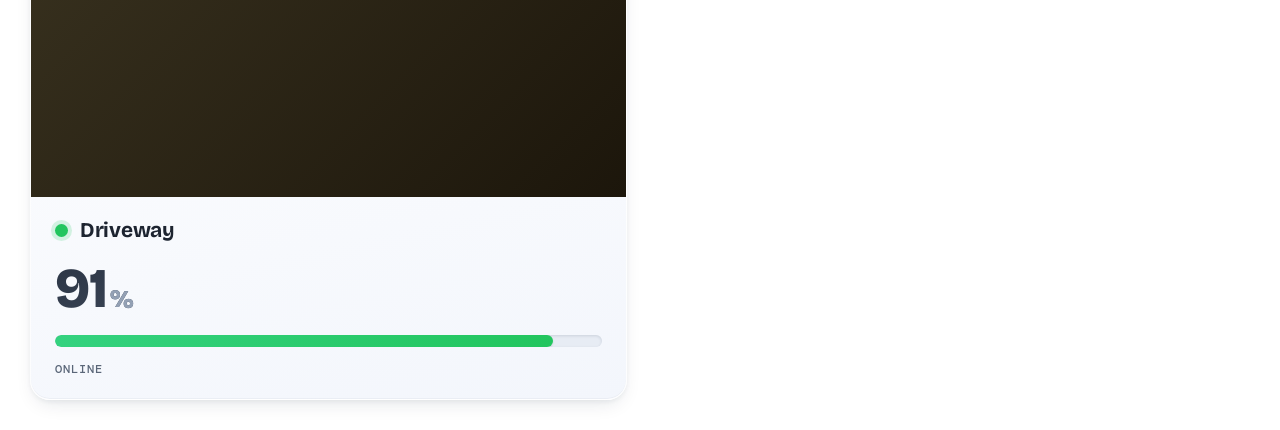
==== commit 65c1ffef: "change logo" ====
--- a/docs/index.html
+++ b/docs/index.html
@@ -308,7 +308,7 @@
 <body>
 <div class="scanlines"></div>
 <header class="topbar">
-  <div class="brand"><span class="logo-dot"></span><h1>REOLINK<span class="thin">// BATTERY OPS</span></h1></div>
+  <div class="brand"><span class="logo-dot"></span><h1>REOLINK<span class="thin">// OpenDashboard</span></h1></div>
   <div class="meta"><span class="pill">4 / 5 online</span><span class="updated">last reading 01.06 14:32</span></div>
 </header>
 <main>
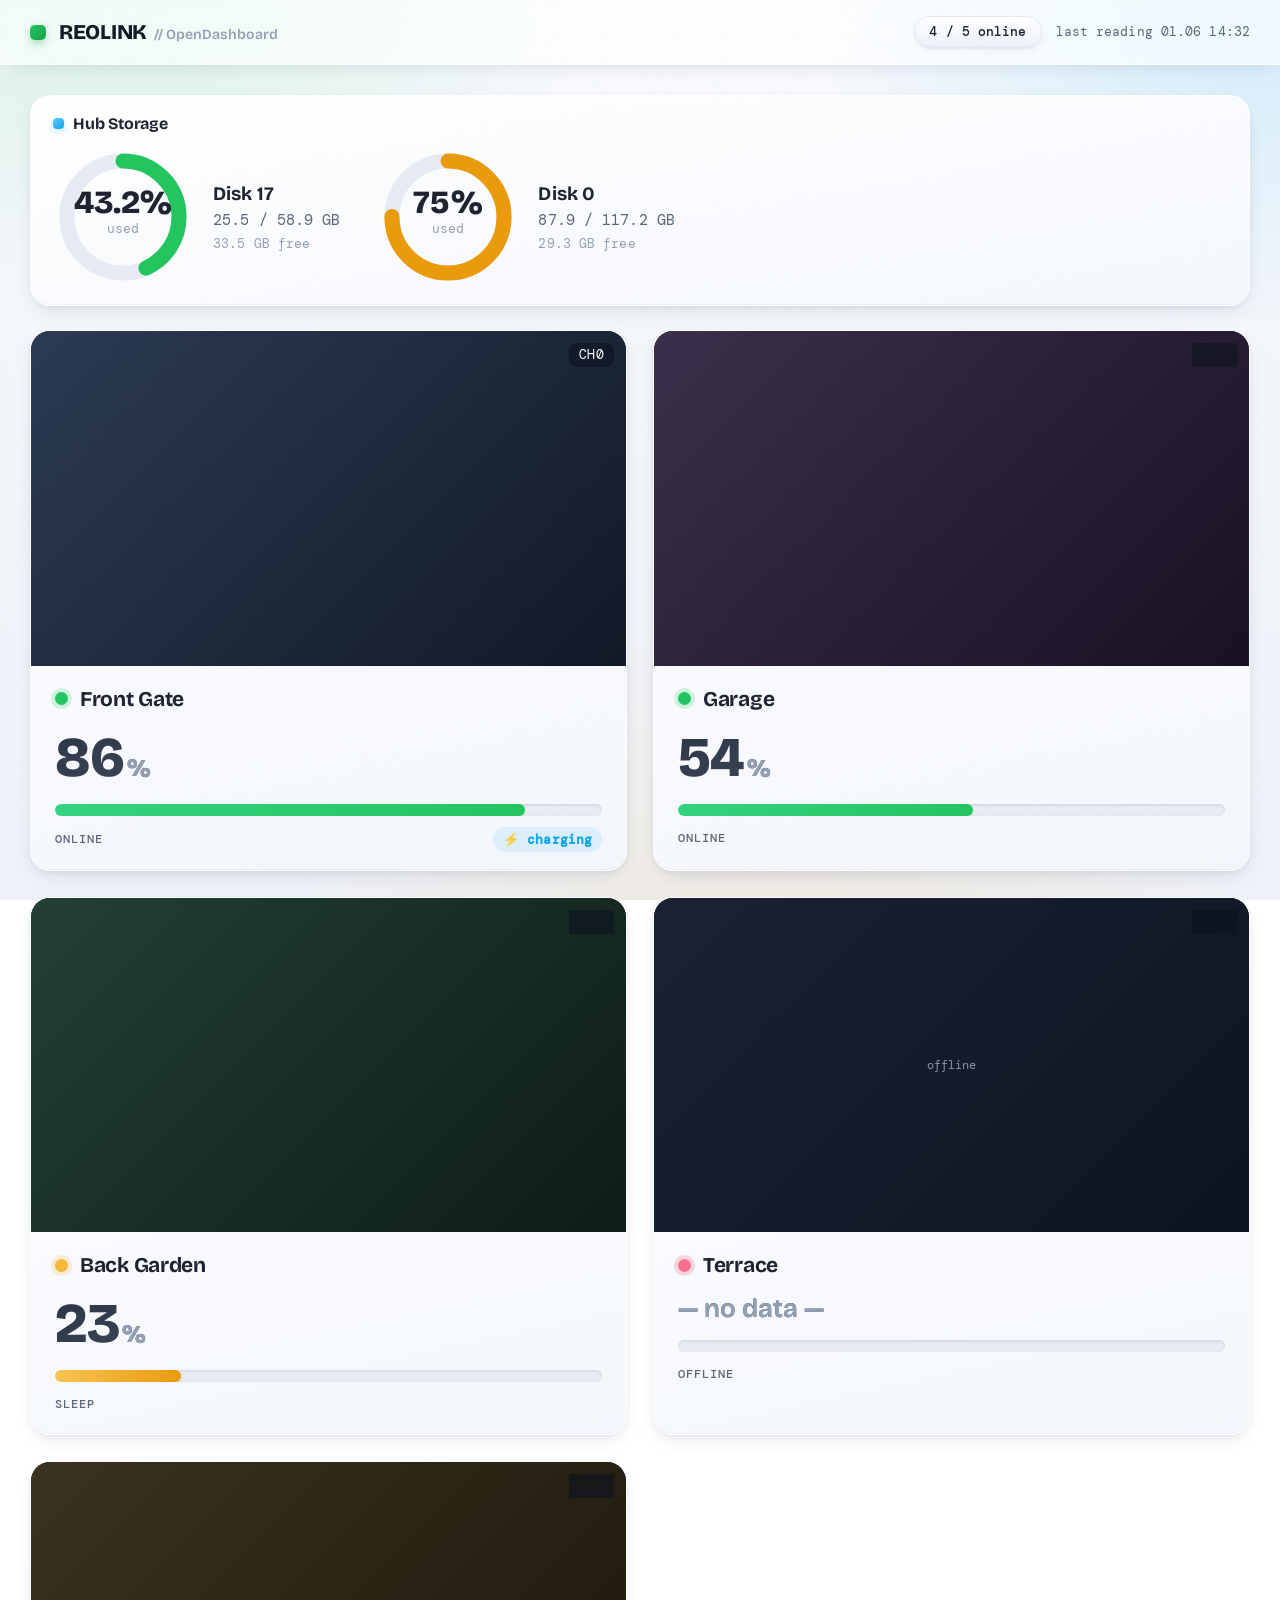
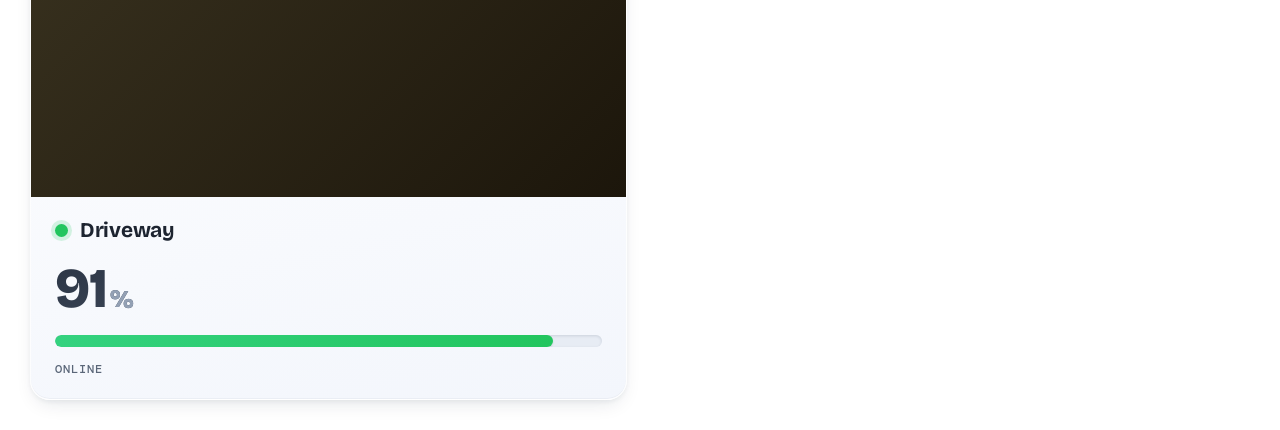
==== commit f120caed: "change title" ====
--- a/docs/index.html
+++ b/docs/index.html
@@ -1,7 +1,7 @@
 <!DOCTYPE html>
 <html lang="en"><head><meta charset="UTF-8">
 <meta name="viewport" content="width=device-width, initial-scale=1.0">
-<title>Reolink · UI Preview</title>
+<title>Reolink · OpenDashboard</title>
 <link rel="preconnect" href="https://fonts.googleapis.com"><link rel="preconnect" href="https://fonts.gstatic.com" crossorigin>
 <link href="https://fonts.googleapis.com/css2?family=Bricolage+Grotesque:opsz,wght@12..96,500;12..96,600;12..96,700;12..96,800&family=DM+Mono:wght@400;500&family=DM+Sans:opsz,wght@9..40,400;9..40,500;9..40,600;9..40,700&display=swap" rel="stylesheet">
 <style>
